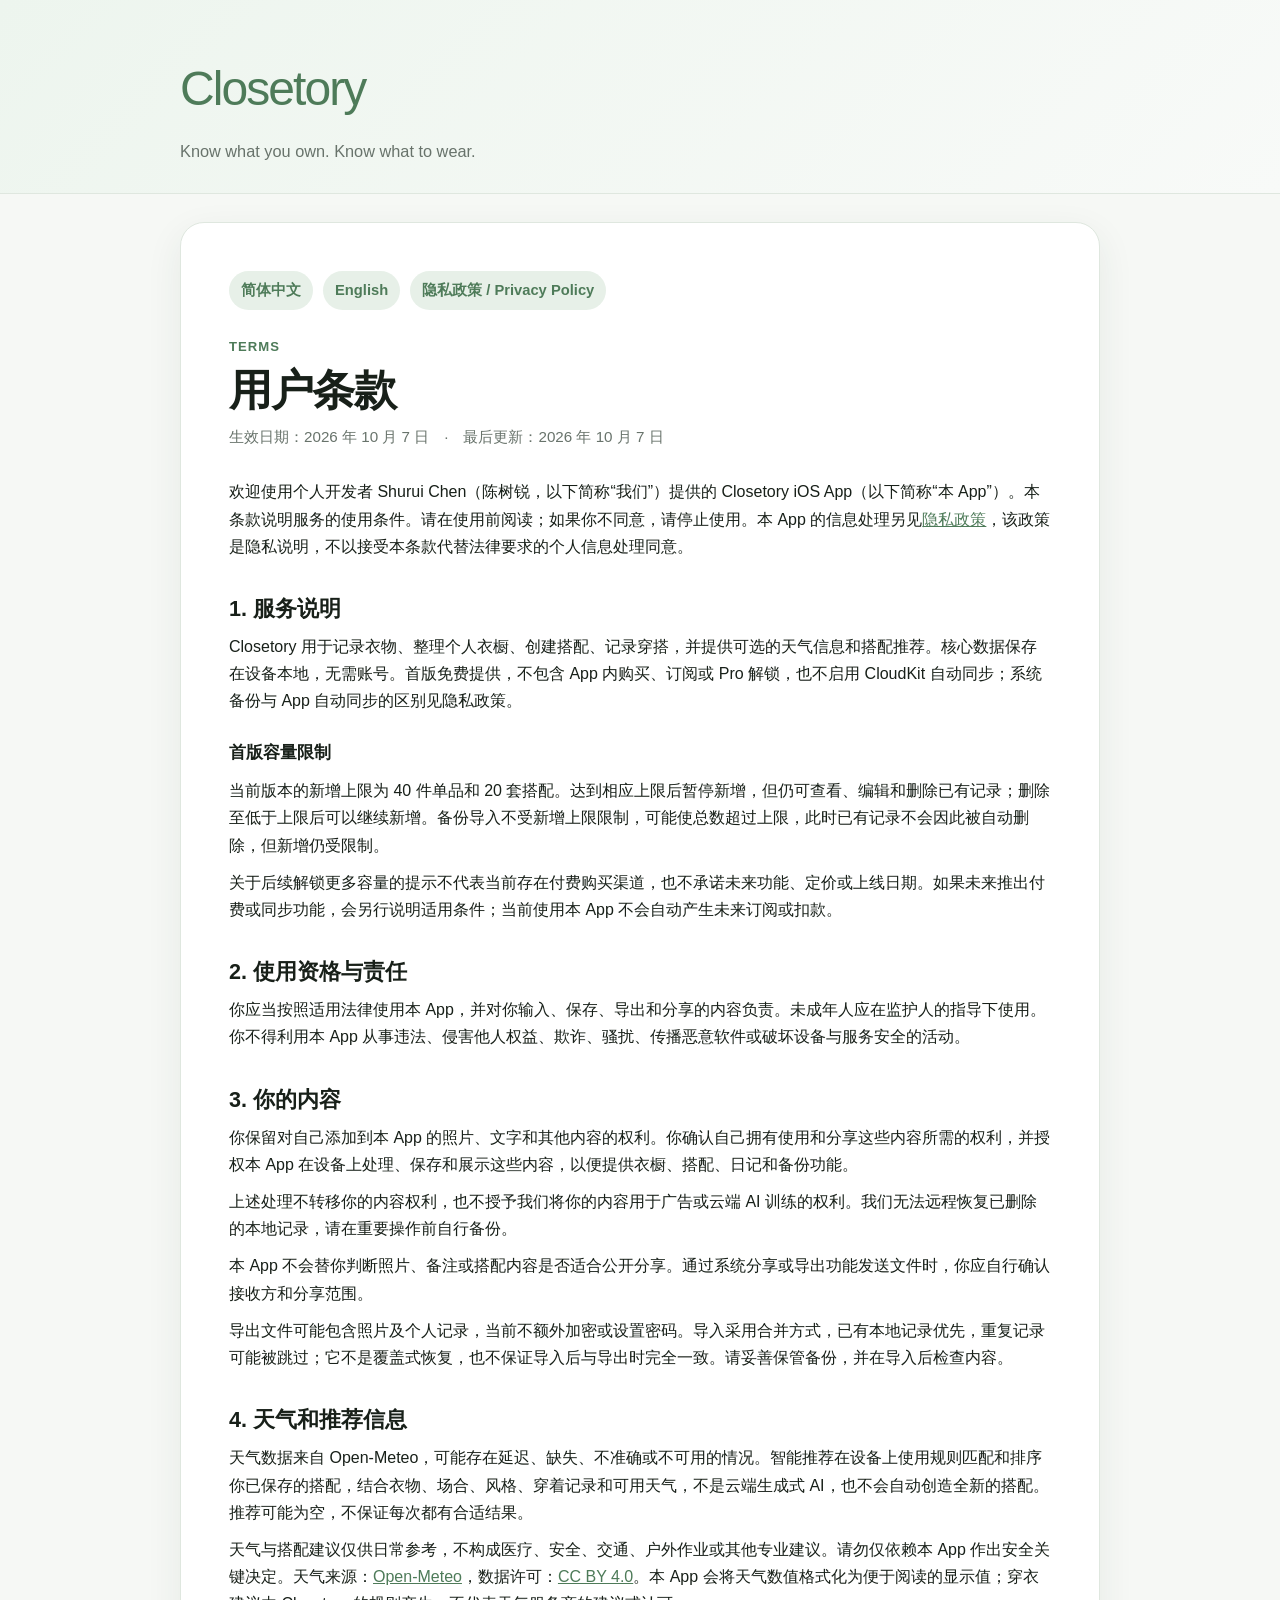
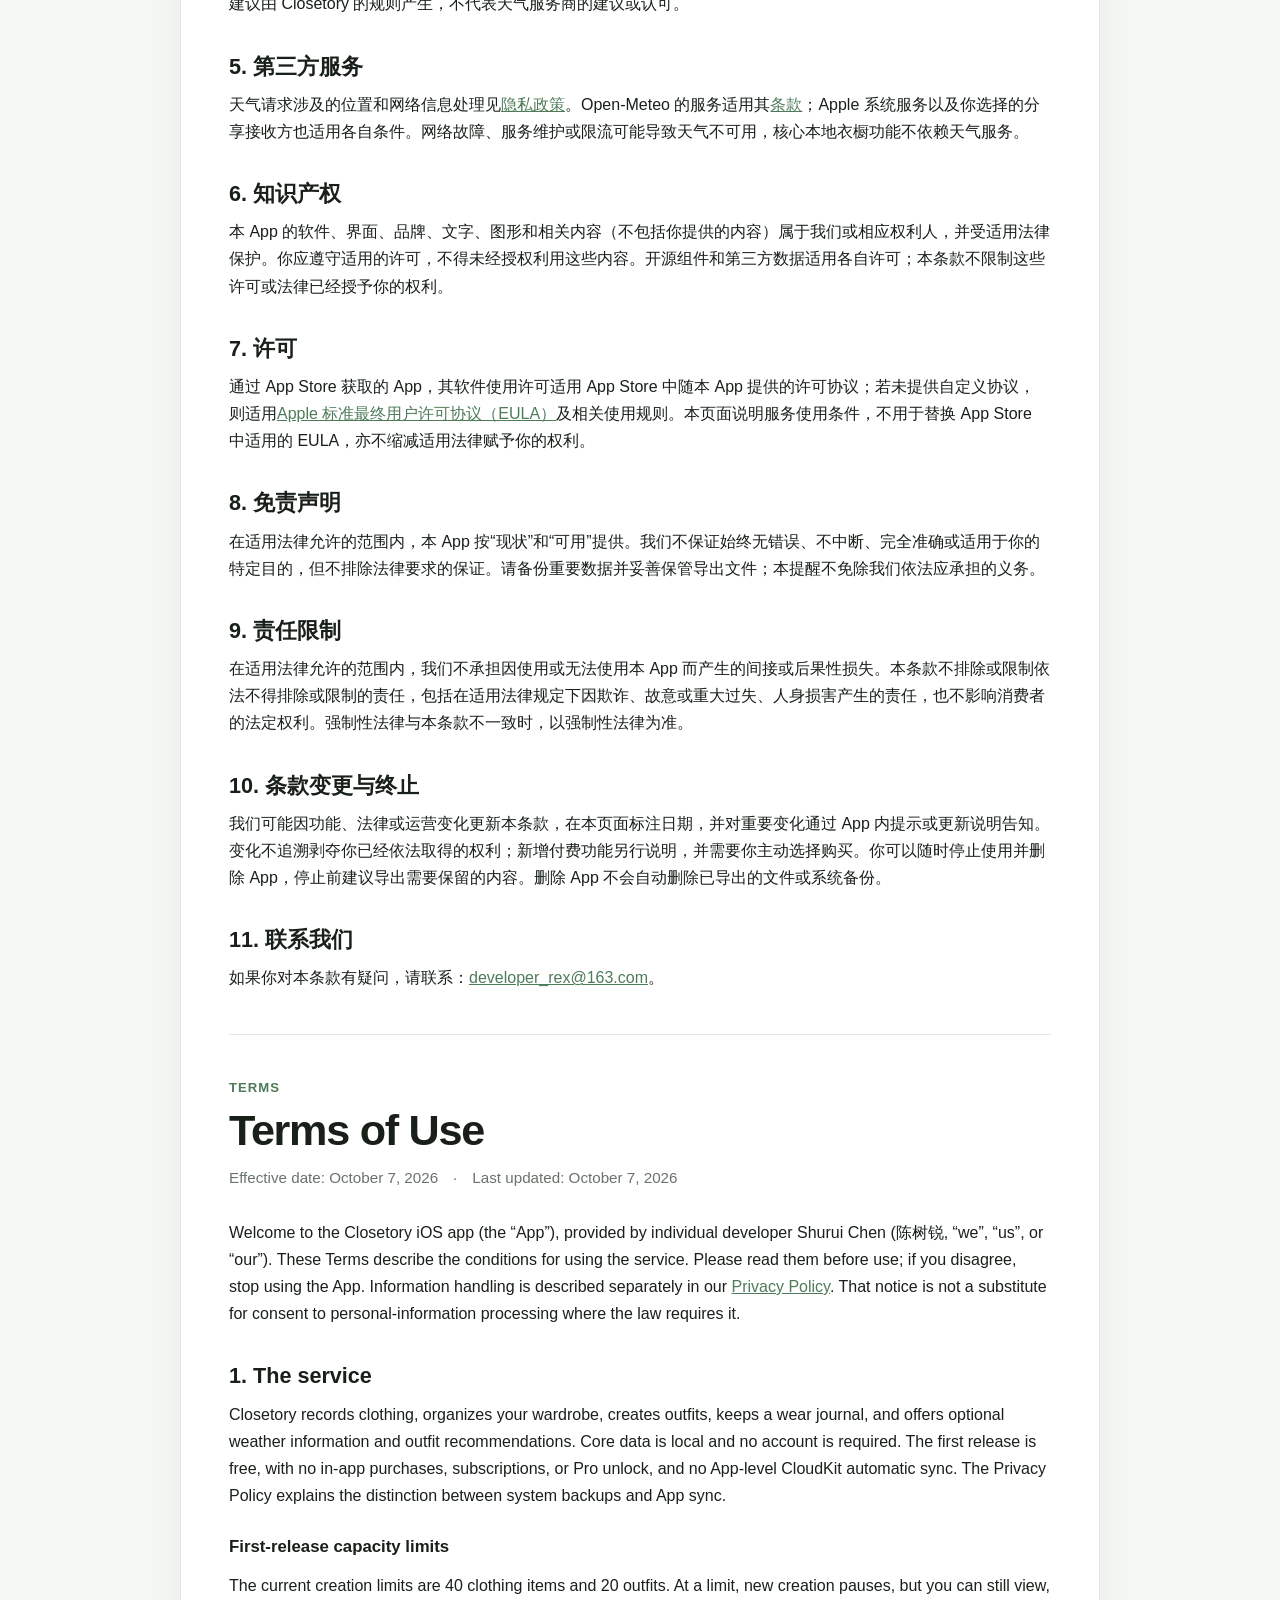
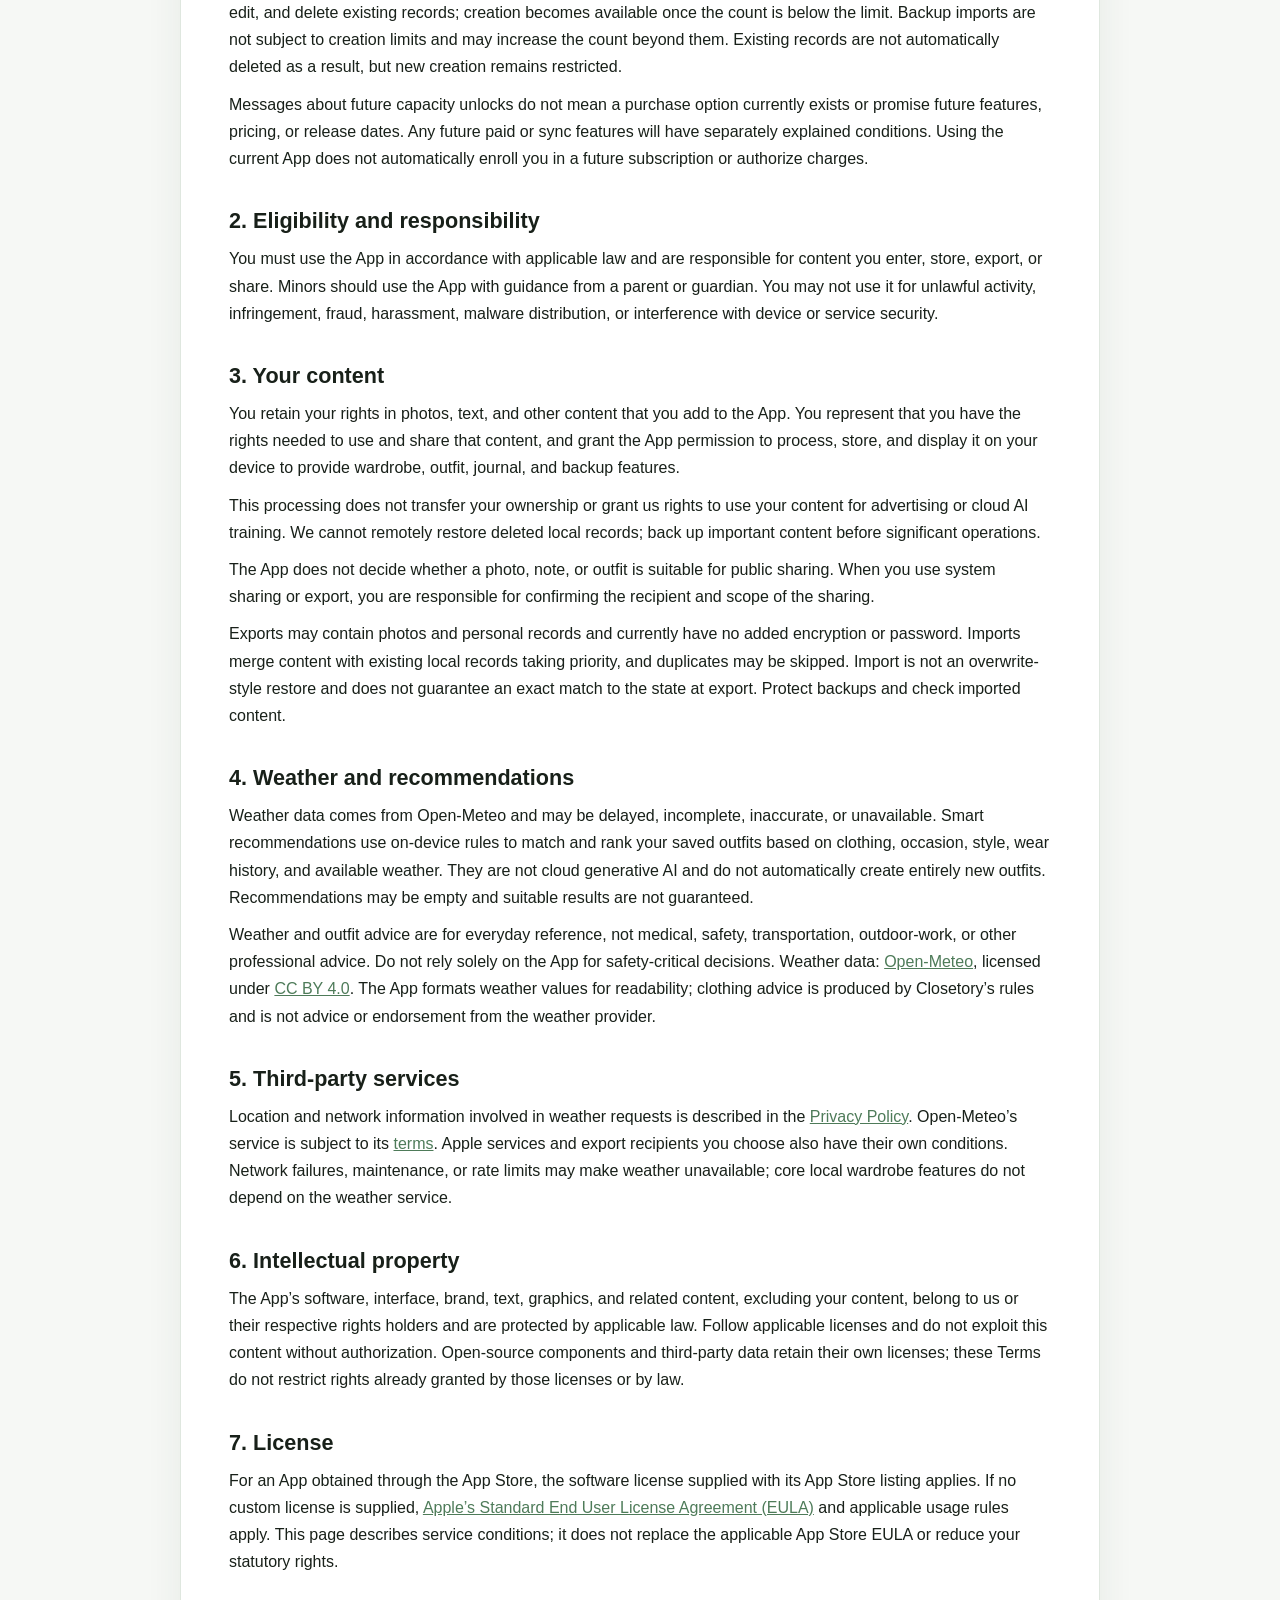
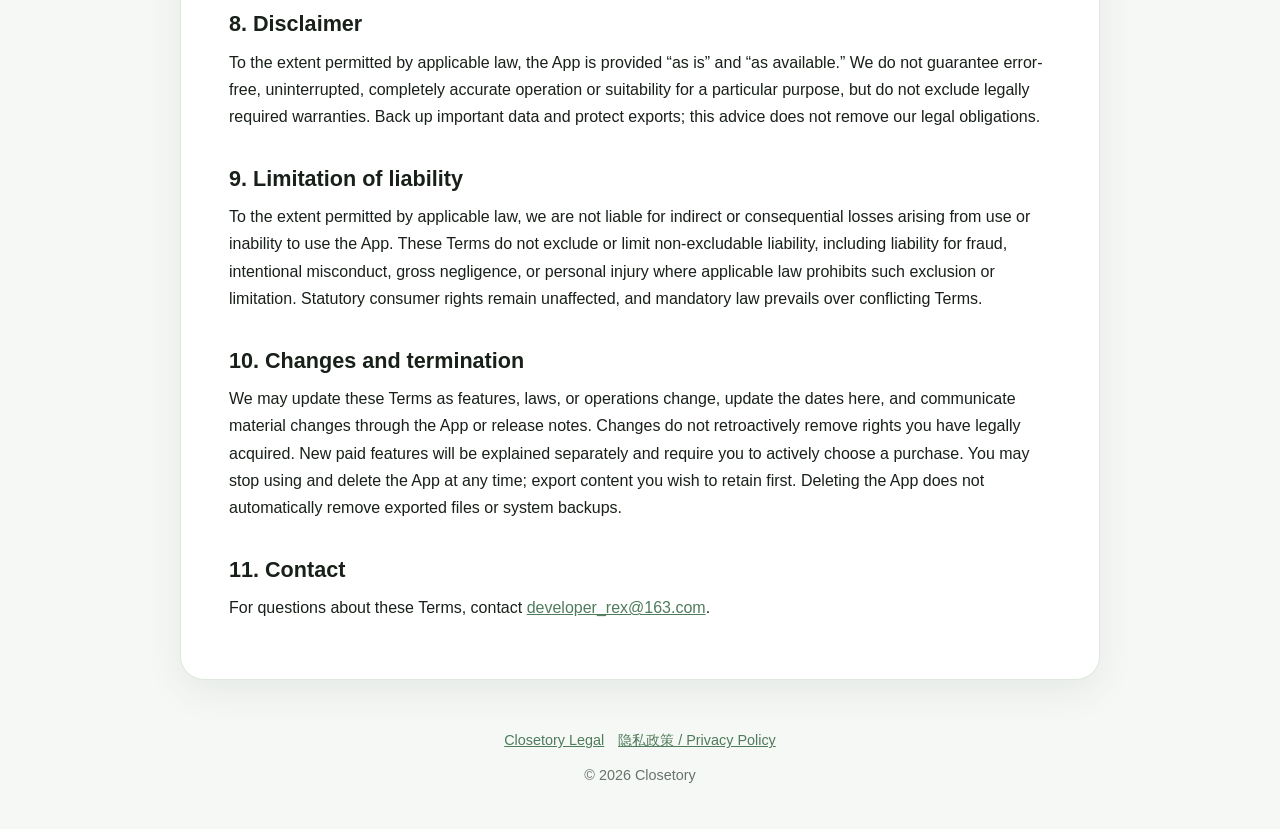
==== closetory/terms-of-use.html @ 701ff68a "closetory隐私政策和用户条款" ====
<!doctype html>
<html lang="zh-Hans">
<head>
  <meta charset="utf-8">
  <meta name="viewport" content="width=device-width, initial-scale=1">
  <meta name="description" content="Closetory 用户条款与 Terms of Use.">
  <title>Closetory · 用户条款 / Terms of Use</title>
  <link rel="stylesheet" href="styles.css">
</head>
<body>
  <header class="site-header">
    <div class="header-inner">
      <p class="brand">Closetory</p>
      <p class="tagline">Know what you own. Know what to wear.</p>
    </div>
  </header>

  <main class="page">
    <article class="card">
      <div class="language-nav">
        <a href="#zh">简体中文</a>
        <a href="#en">English</a>
        <a href="privacy-policy.html">隐私政策 / Privacy Policy</a>
      </div>

      <section id="zh" lang="zh-Hans">
        <p class="eyebrow">Terms</p>
        <h1>用户条款</h1>
        <p class="meta">生效日期：2026 年 10 月 7 日　·　最后更新：2026 年 10 月 7 日</p>

        <p>欢迎使用个人开发者 Shurui Chen（陈树锐，以下简称“我们”）提供的 Closetory iOS App（以下简称“本 App”）。本条款说明服务的使用条件。请在使用前阅读；如果你不同意，请停止使用。本 App 的信息处理另见<a href="privacy-policy.html">隐私政策</a>，该政策是隐私说明，不以接受本条款代替法律要求的个人信息处理同意。</p>

        <h2>1. 服务说明</h2>
        <p>Closetory 用于记录衣物、整理个人衣橱、创建搭配、记录穿搭，并提供可选的天气信息和搭配推荐。核心数据保存在设备本地，无需账号。首版免费提供，不包含 App 内购买、订阅或 Pro 解锁，也不启用 CloudKit 自动同步；系统备份与 App 自动同步的区别见隐私政策。</p>
        <h3>首版容量限制</h3>
        <p>当前版本的新增上限为 40 件单品和 20 套搭配。达到相应上限后暂停新增，但仍可查看、编辑和删除已有记录；删除至低于上限后可以继续新增。备份导入不受新增上限限制，可能使总数超过上限，此时已有记录不会因此被自动删除，但新增仍受限制。</p>
        <p>关于后续解锁更多容量的提示不代表当前存在付费购买渠道，也不承诺未来功能、定价或上线日期。如果未来推出付费或同步功能，会另行说明适用条件；当前使用本 App 不会自动产生未来订阅或扣款。</p>

        <h2>2. 使用资格与责任</h2>
        <p>你应当按照适用法律使用本 App，并对你输入、保存、导出和分享的内容负责。未成年人应在监护人的指导下使用。你不得利用本 App 从事违法、侵害他人权益、欺诈、骚扰、传播恶意软件或破坏设备与服务安全的活动。</p>

        <h2>3. 你的内容</h2>
        <p>你保留对自己添加到本 App 的照片、文字和其他内容的权利。你确认自己拥有使用和分享这些内容所需的权利，并授权本 App 在设备上处理、保存和展示这些内容，以便提供衣橱、搭配、日记和备份功能。</p>
        <p>上述处理不转移你的内容权利，也不授予我们将你的内容用于广告或云端 AI 训练的权利。我们无法远程恢复已删除的本地记录，请在重要操作前自行备份。</p>
        <p>本 App 不会替你判断照片、备注或搭配内容是否适合公开分享。通过系统分享或导出功能发送文件时，你应自行确认接收方和分享范围。</p>
        <p>导出文件可能包含照片及个人记录，当前不额外加密或设置密码。导入采用合并方式，已有本地记录优先，重复记录可能被跳过；它不是覆盖式恢复，也不保证导入后与导出时完全一致。请妥善保管备份，并在导入后检查内容。</p>

        <h2>4. 天气和推荐信息</h2>
        <p>天气数据来自 Open-Meteo，可能存在延迟、缺失、不准确或不可用的情况。智能推荐在设备上使用规则匹配和排序你已保存的搭配，结合衣物、场合、风格、穿着记录和可用天气，不是云端生成式 AI，也不会自动创造全新的搭配。推荐可能为空，不保证每次都有合适结果。</p>
        <p>天气与搭配建议仅供日常参考，不构成医疗、安全、交通、户外作业或其他专业建议。请勿仅依赖本 App 作出安全关键决定。天气来源：<a href="https://open-meteo.com/" rel="noopener noreferrer">Open-Meteo</a>，数据许可：<a href="https://creativecommons.org/licenses/by/4.0/" rel="noopener noreferrer">CC BY 4.0</a>。本 App 会将天气数值格式化为便于阅读的显示值；穿衣建议由 Closetory 的规则产生，不代表天气服务商的建议或认可。</p>

        <h2>5. 第三方服务</h2>
        <p>天气请求涉及的位置和网络信息处理见<a href="privacy-policy.html">隐私政策</a>。Open-Meteo 的服务适用其<a href="https://open-meteo.com/en/terms" rel="noopener noreferrer">条款</a>；Apple 系统服务以及你选择的分享接收方也适用各自条件。网络故障、服务维护或限流可能导致天气不可用，核心本地衣橱功能不依赖天气服务。</p>

        <h2>6. 知识产权</h2>
        <p>本 App 的软件、界面、品牌、文字、图形和相关内容（不包括你提供的内容）属于我们或相应权利人，并受适用法律保护。你应遵守适用的许可，不得未经授权利用这些内容。开源组件和第三方数据适用各自许可；本条款不限制这些许可或法律已经授予你的权利。</p>

        <h2>7. 许可</h2>
        <p>通过 App Store 获取的 App，其软件使用许可适用 App Store 中随本 App 提供的许可协议；若未提供自定义协议，则适用<a href="https://www.apple.com/legal/internet-services/itunes/dev/stdeula/" rel="noopener noreferrer">Apple 标准最终用户许可协议（EULA）</a>及相关使用规则。本页面说明服务使用条件，不用于替换 App Store 中适用的 EULA，亦不缩减适用法律赋予你的权利。</p>

        <h2>8. 免责声明</h2>
        <p>在适用法律允许的范围内，本 App 按“现状”和“可用”提供。我们不保证始终无错误、不中断、完全准确或适用于你的特定目的，但不排除法律要求的保证。请备份重要数据并妥善保管导出文件；本提醒不免除我们依法应承担的义务。</p>

        <h2>9. 责任限制</h2>
        <p>在适用法律允许的范围内，我们不承担因使用或无法使用本 App 而产生的间接或后果性损失。本条款不排除或限制依法不得排除或限制的责任，包括在适用法律规定下因欺诈、故意或重大过失、人身损害产生的责任，也不影响消费者的法定权利。强制性法律与本条款不一致时，以强制性法律为准。</p>

        <h2>10. 条款变更与终止</h2>
        <p>我们可能因功能、法律或运营变化更新本条款，在本页面标注日期，并对重要变化通过 App 内提示或更新说明告知。变化不追溯剥夺你已经依法取得的权利；新增付费功能另行说明，并需要你主动选择购买。你可以随时停止使用并删除 App，停止前建议导出需要保留的内容。删除 App 不会自动删除已导出的文件或系统备份。</p>

        <h2>11. 联系我们</h2>
        <p>如果你对本条款有疑问，请联系：<a href="mailto:developer_rex@163.com">developer_rex@163.com</a>。</p>
      </section>

      <hr>

      <section id="en" lang="en">
        <p class="eyebrow">Terms</p>
        <h1>Terms of Use</h1>
        <p class="meta">Effective date: October 7, 2026　·　Last updated: October 7, 2026</p>

        <p>Welcome to the Closetory iOS app (the “App”), provided by individual developer Shurui Chen (陈树锐, “we”, “us”, or “our”). These Terms describe the conditions for using the service. Please read them before use; if you disagree, stop using the App. Information handling is described separately in our <a href="privacy-policy.html">Privacy Policy</a>. That notice is not a substitute for consent to personal-information processing where the law requires it.</p>

        <h2>1. The service</h2>
        <p>Closetory records clothing, organizes your wardrobe, creates outfits, keeps a wear journal, and offers optional weather information and outfit recommendations. Core data is local and no account is required. The first release is free, with no in-app purchases, subscriptions, or Pro unlock, and no App-level CloudKit automatic sync. The Privacy Policy explains the distinction between system backups and App sync.</p>
        <h3>First-release capacity limits</h3>
        <p>The current creation limits are 40 clothing items and 20 outfits. At a limit, new creation pauses, but you can still view, edit, and delete existing records; creation becomes available once the count is below the limit. Backup imports are not subject to creation limits and may increase the count beyond them. Existing records are not automatically deleted as a result, but new creation remains restricted.</p>
        <p>Messages about future capacity unlocks do not mean a purchase option currently exists or promise future features, pricing, or release dates. Any future paid or sync features will have separately explained conditions. Using the current App does not automatically enroll you in a future subscription or authorize charges.</p>

        <h2>2. Eligibility and responsibility</h2>
        <p>You must use the App in accordance with applicable law and are responsible for content you enter, store, export, or share. Minors should use the App with guidance from a parent or guardian. You may not use it for unlawful activity, infringement, fraud, harassment, malware distribution, or interference with device or service security.</p>

        <h2>3. Your content</h2>
        <p>You retain your rights in photos, text, and other content that you add to the App. You represent that you have the rights needed to use and share that content, and grant the App permission to process, store, and display it on your device to provide wardrobe, outfit, journal, and backup features.</p>
        <p>This processing does not transfer your ownership or grant us rights to use your content for advertising or cloud AI training. We cannot remotely restore deleted local records; back up important content before significant operations.</p>
        <p>The App does not decide whether a photo, note, or outfit is suitable for public sharing. When you use system sharing or export, you are responsible for confirming the recipient and scope of the sharing.</p>
        <p>Exports may contain photos and personal records and currently have no added encryption or password. Imports merge content with existing local records taking priority, and duplicates may be skipped. Import is not an overwrite-style restore and does not guarantee an exact match to the state at export. Protect backups and check imported content.</p>

        <h2>4. Weather and recommendations</h2>
        <p>Weather data comes from Open-Meteo and may be delayed, incomplete, inaccurate, or unavailable. Smart recommendations use on-device rules to match and rank your saved outfits based on clothing, occasion, style, wear history, and available weather. They are not cloud generative AI and do not automatically create entirely new outfits. Recommendations may be empty and suitable results are not guaranteed.</p>
        <p>Weather and outfit advice are for everyday reference, not medical, safety, transportation, outdoor-work, or other professional advice. Do not rely solely on the App for safety-critical decisions. Weather data: <a href="https://open-meteo.com/" rel="noopener noreferrer">Open-Meteo</a>, licensed under <a href="https://creativecommons.org/licenses/by/4.0/" rel="noopener noreferrer">CC BY 4.0</a>. The App formats weather values for readability; clothing advice is produced by Closetory’s rules and is not advice or endorsement from the weather provider.</p>

        <h2>5. Third-party services</h2>
        <p>Location and network information involved in weather requests is described in the <a href="privacy-policy.html">Privacy Policy</a>. Open-Meteo’s service is subject to its <a href="https://open-meteo.com/en/terms" rel="noopener noreferrer">terms</a>. Apple services and export recipients you choose also have their own conditions. Network failures, maintenance, or rate limits may make weather unavailable; core local wardrobe features do not depend on the weather service.</p>

        <h2>6. Intellectual property</h2>
        <p>The App’s software, interface, brand, text, graphics, and related content, excluding your content, belong to us or their respective rights holders and are protected by applicable law. Follow applicable licenses and do not exploit this content without authorization. Open-source components and third-party data retain their own licenses; these Terms do not restrict rights already granted by those licenses or by law.</p>

        <h2>7. License</h2>
        <p>For an App obtained through the App Store, the software license supplied with its App Store listing applies. If no custom license is supplied, <a href="https://www.apple.com/legal/internet-services/itunes/dev/stdeula/" rel="noopener noreferrer">Apple’s Standard End User License Agreement (EULA)</a> and applicable usage rules apply. This page describes service conditions; it does not replace the applicable App Store EULA or reduce your statutory rights.</p>

        <h2>8. Disclaimer</h2>
        <p>To the extent permitted by applicable law, the App is provided “as is” and “as available.” We do not guarantee error-free, uninterrupted, completely accurate operation or suitability for a particular purpose, but do not exclude legally required warranties. Back up important data and protect exports; this advice does not remove our legal obligations.</p>

        <h2>9. Limitation of liability</h2>
        <p>To the extent permitted by applicable law, we are not liable for indirect or consequential losses arising from use or inability to use the App. These Terms do not exclude or limit non-excludable liability, including liability for fraud, intentional misconduct, gross negligence, or personal injury where applicable law prohibits such exclusion or limitation. Statutory consumer rights remain unaffected, and mandatory law prevails over conflicting Terms.</p>

        <h2>10. Changes and termination</h2>
        <p>We may update these Terms as features, laws, or operations change, update the dates here, and communicate material changes through the App or release notes. Changes do not retroactively remove rights you have legally acquired. New paid features will be explained separately and require you to actively choose a purchase. You may stop using and delete the App at any time; export content you wish to retain first. Deleting the App does not automatically remove exported files or system backups.</p>

        <h2>11. Contact</h2>
        <p>For questions about these Terms, contact <a href="mailto:developer_rex@163.com">developer_rex@163.com</a>.</p>
      </section>
    </article>
  </main>

  <footer class="site-footer">
    <div class="footer-links">
      <a href="index.html">Closetory Legal</a>
      <a href="privacy-policy.html">隐私政策 / Privacy Policy</a>
    </div>
    <div>© 2026 Closetory</div>
  </footer>
</body>
</html>
---- closetory/styles.css ----
:root {
  color-scheme: light;
  --background: #f6f8f5;
  --surface: #ffffff;
  --text: #182019;
  --muted: #68736b;
  --accent: #4e7b59;
  --accent-soft: #e7f0e8;
  --border: #dfe7df;
  --shadow: 0 12px 36px rgba(39, 62, 45, 0.08);
}

* { box-sizing: border-box; }

html { scroll-behavior: smooth; }

body {
  margin: 0;
  background: var(--background);
  color: var(--text);
  font-family: -apple-system, BlinkMacSystemFont, "SF Pro Text", "Helvetica Neue", Arial, sans-serif;
  line-height: 1.7;
}

a {
  color: var(--accent);
  overflow-wrap: anywhere;
}

a:focus-visible {
  outline: 2px solid var(--accent);
  outline-offset: 3px;
}

.site-header {
  padding: 48px 24px 28px;
  background: linear-gradient(135deg, #edf5ee 0%, #f8faf8 100%);
  border-bottom: 1px solid var(--border);
}

.header-inner,
.page {
  width: min(920px, calc(100% - 40px));
  margin: 0 auto;
}

.brand {
  margin: 0;
  color: var(--accent);
  font-size: clamp(2rem, 5vw, 3rem);
  letter-spacing: -0.04em;
}

.tagline {
  margin: 8px 0 0;
  color: var(--muted);
  font-size: 1.02rem;
}

.page {
  margin-top: 28px;
  margin-bottom: 48px;
}

.card {
  padding: clamp(24px, 5vw, 48px);
  background: var(--surface);
  border: 1px solid var(--border);
  border-radius: 24px;
  box-shadow: var(--shadow);
}

.eyebrow {
  margin: 0 0 6px;
  color: var(--accent);
  font-size: 0.82rem;
  font-weight: 700;
  letter-spacing: 0.08em;
  text-transform: uppercase;
}

h1 {
  margin: 0 0 8px;
  font-size: clamp(1.9rem, 5vw, 2.7rem);
  line-height: 1.2;
  letter-spacing: -0.03em;
}

h2 {
  margin: 34px 0 10px;
  color: var(--text);
  font-size: 1.35rem;
  line-height: 1.35;
}

h3 {
  margin: 24px 0 8px;
  font-size: 1.05rem;
}

p, ul, ol { margin: 10px 0; }

li { margin: 6px 0; }

.meta {
  margin: 0 0 28px;
  color: var(--muted);
  font-size: 0.95rem;
}

.notice {
  margin: 22px 0;
  padding: 16px 18px;
  background: var(--accent-soft);
  border-left: 4px solid var(--accent);
  border-radius: 10px;
}

.language-nav {
  display: flex;
  flex-wrap: wrap;
  gap: 10px;
  margin: 0 0 26px;
}

.language-nav a {
  padding: 7px 12px;
  background: var(--accent-soft);
  border-radius: 999px;
  text-decoration: none;
  font-size: 0.92rem;
  font-weight: 600;
}

hr {
  margin: 42px 0;
  border: 0;
  border-top: 1px solid var(--border);
}

.site-footer {
  width: min(920px, calc(100% - 40px));
  margin: 0 auto;
  padding: 0 0 42px;
  color: var(--muted);
  font-size: 0.9rem;
  text-align: center;
}

.footer-links {
  display: flex;
  justify-content: center;
  flex-wrap: wrap;
  gap: 14px;
  margin-bottom: 10px;
}

@media (max-width: 600px) {
  .site-header { padding-top: 32px; }
  .header-inner, .page, .site-footer { width: min(100% - 28px, 920px); }
  .card { border-radius: 18px; }
}

@media (prefers-reduced-motion: reduce) {
  html { scroll-behavior: auto; }
}
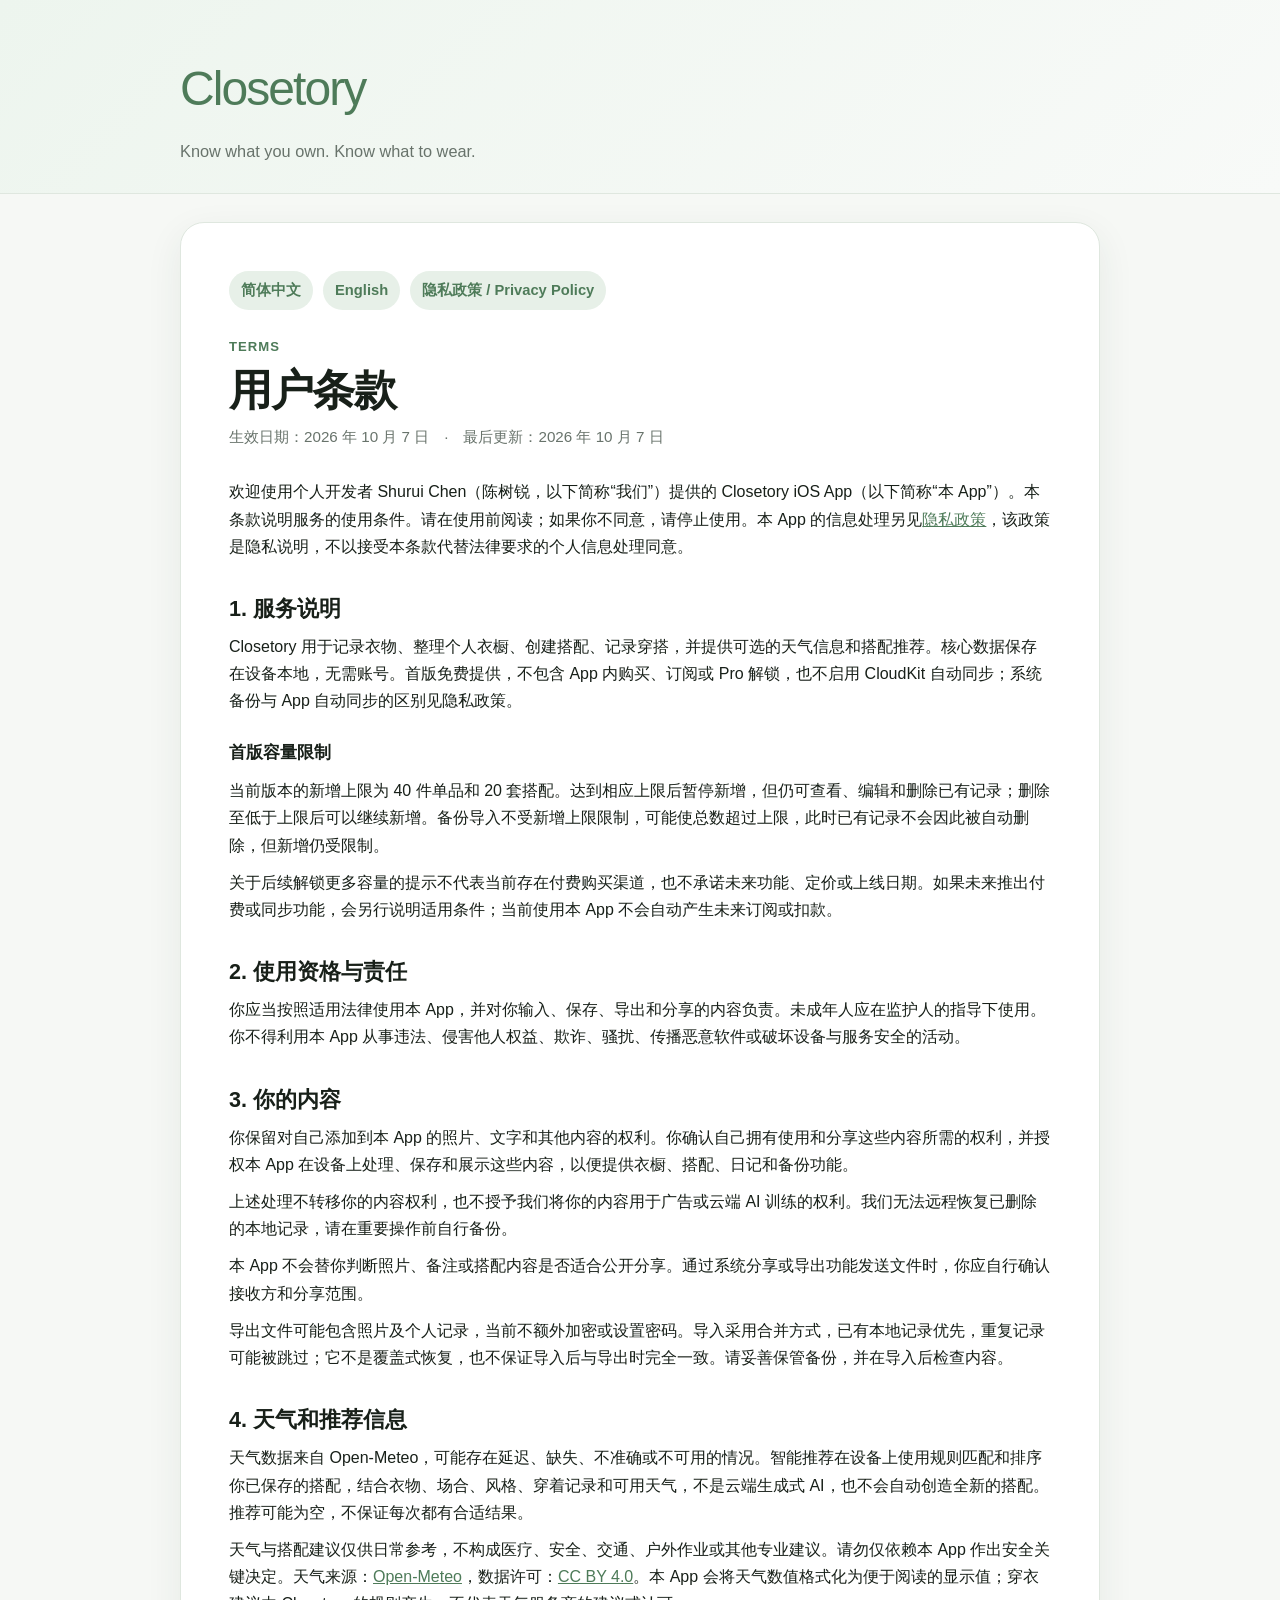
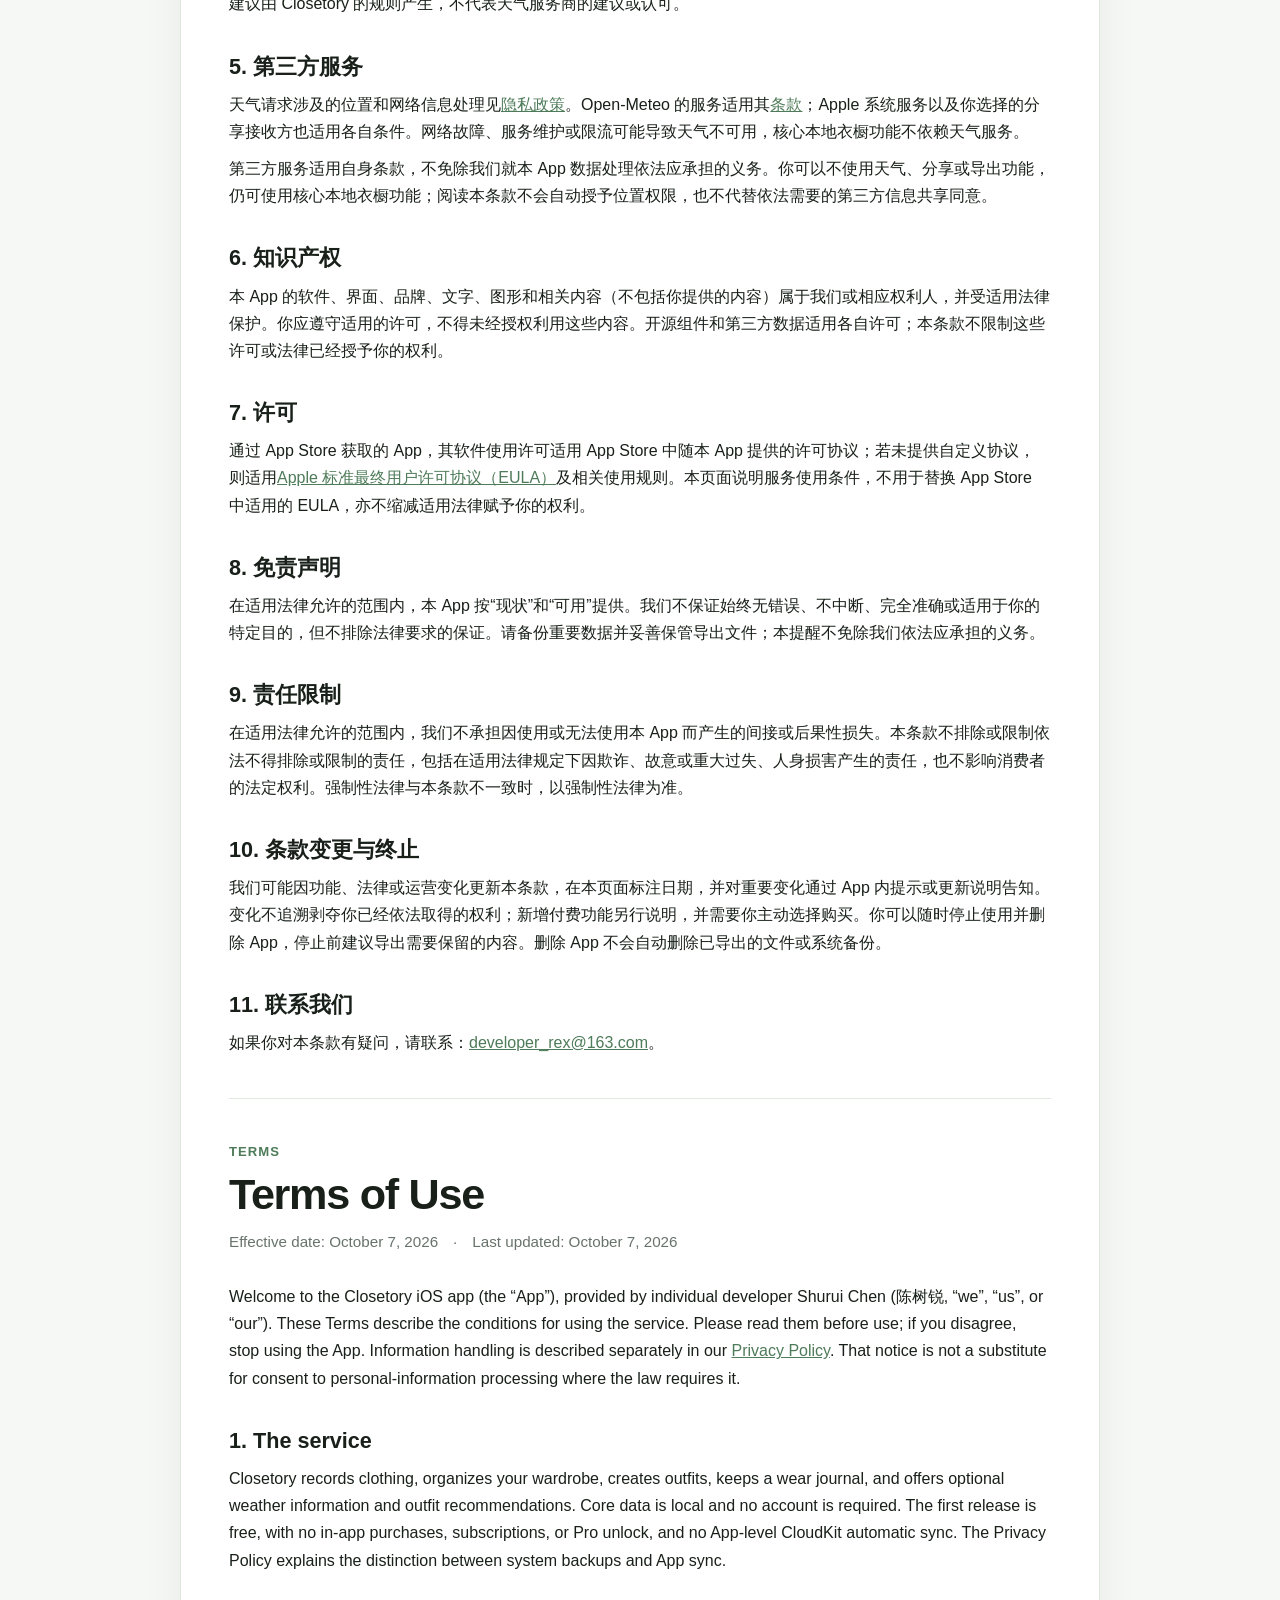
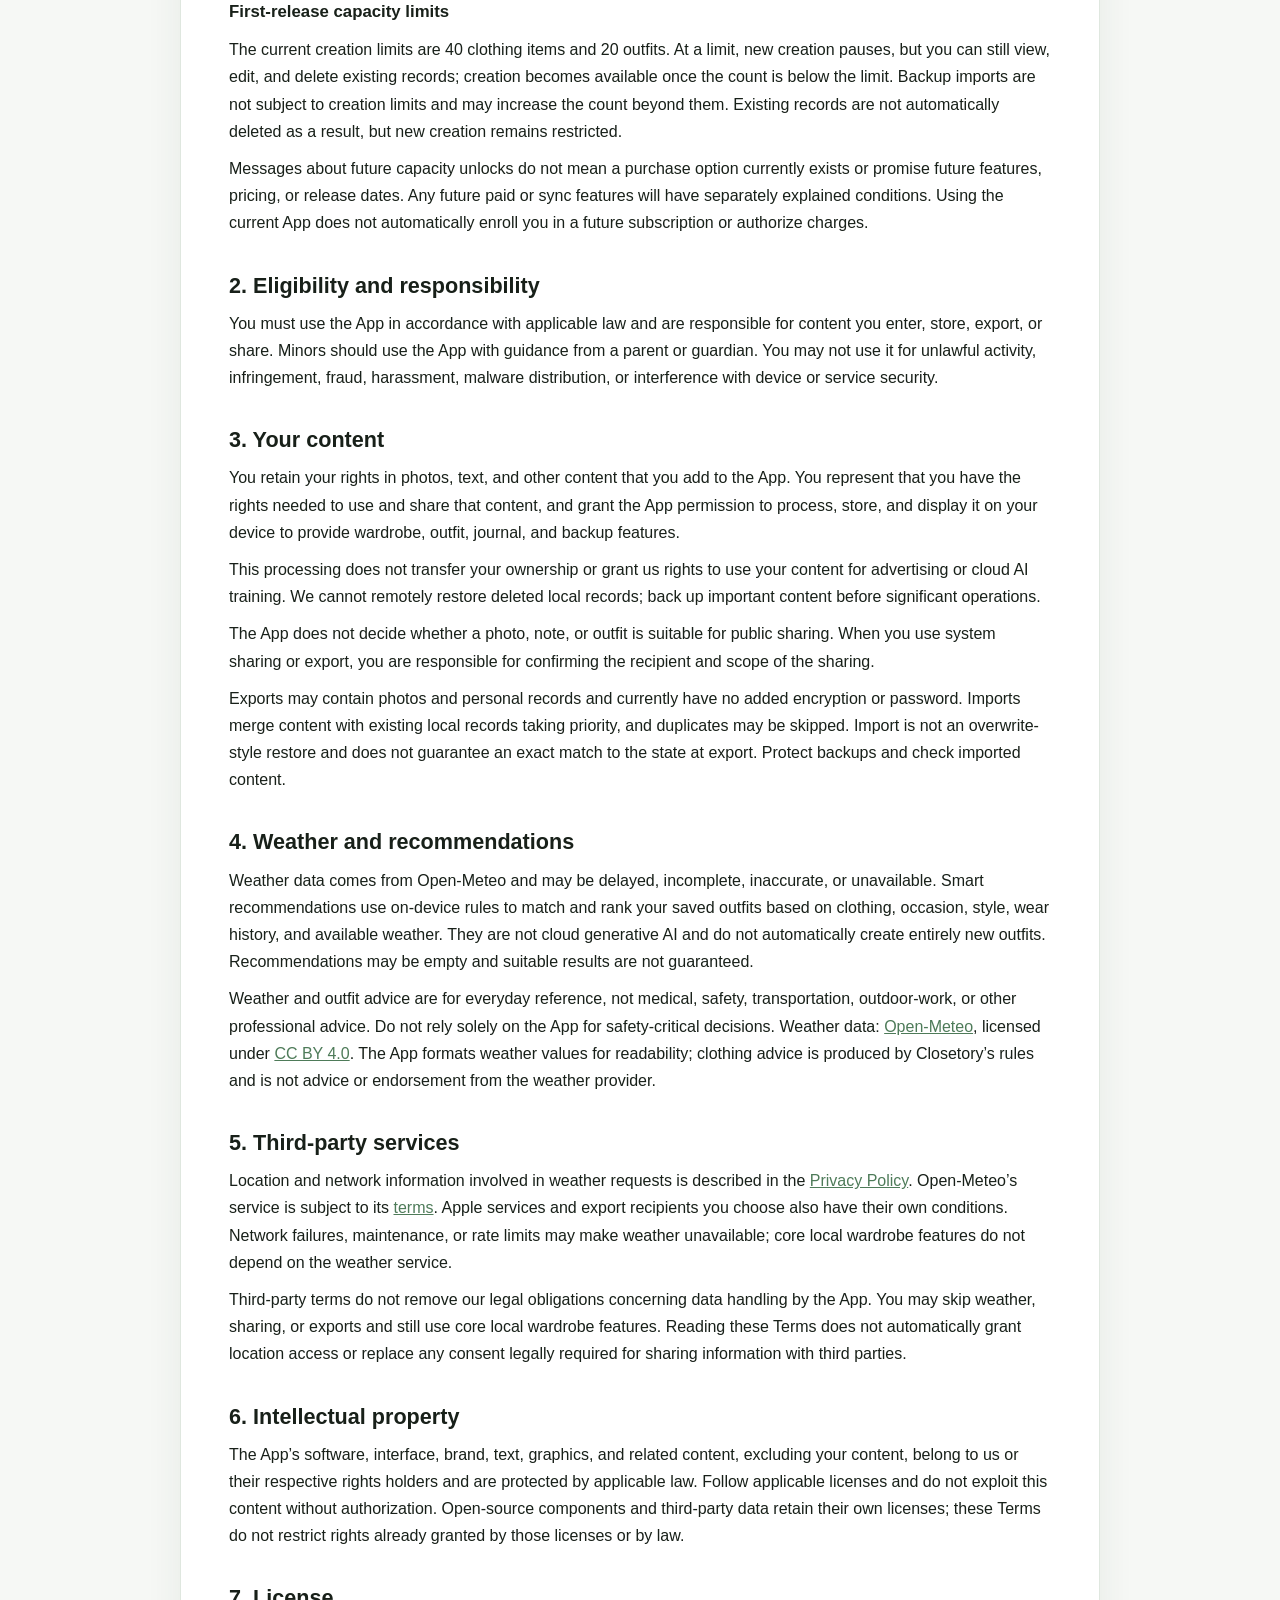
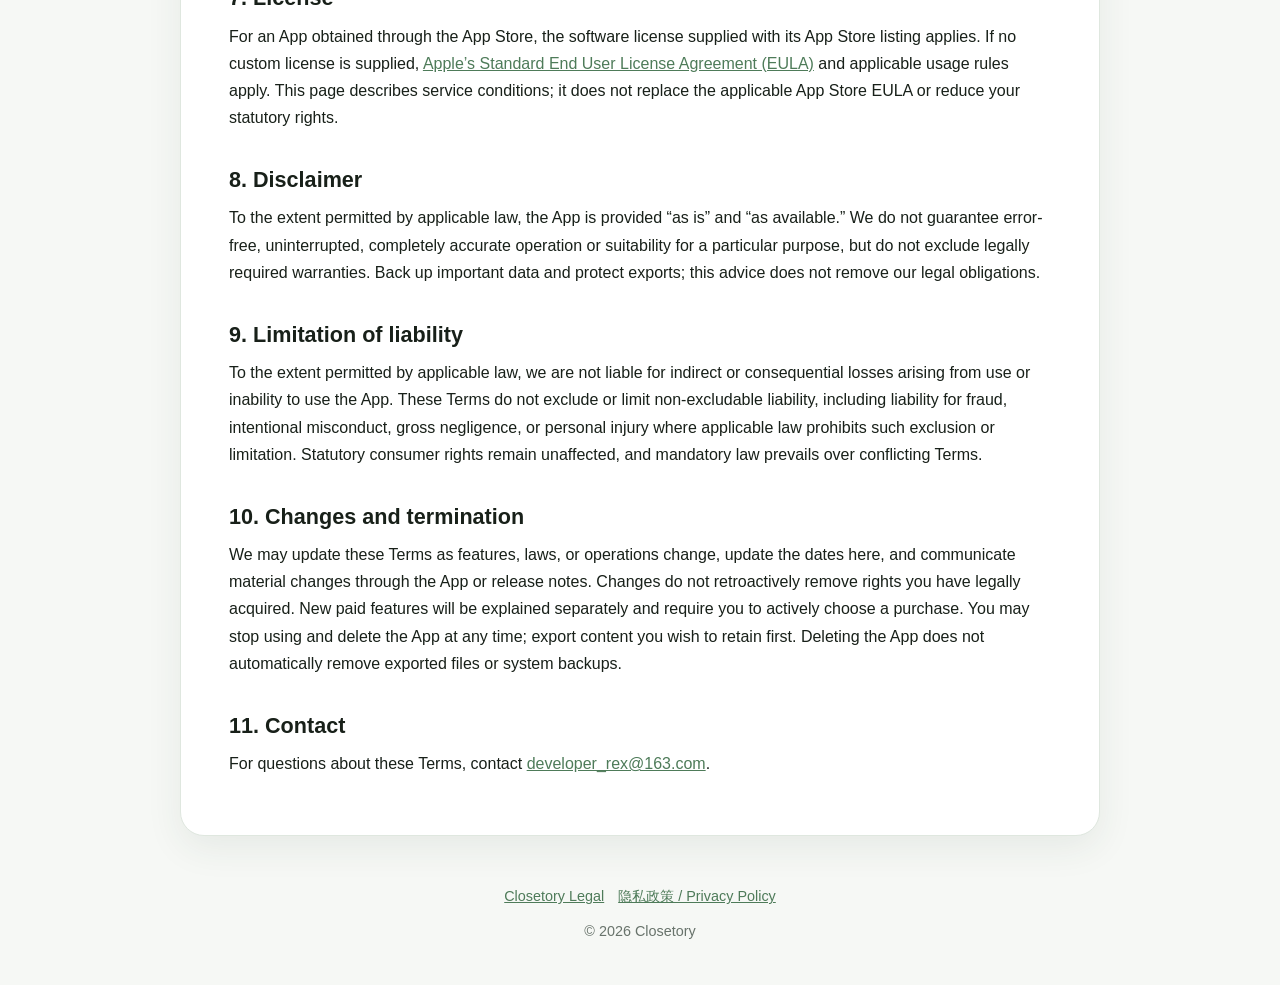
==== commit 99d13dd8: "Clarify Closetory privacy disclosures and optional weather consent" ====
--- a/closetory/terms-of-use.html
+++ b/closetory/terms-of-use.html
@@ -51,6 +51,7 @@
 
         <h2>5. 第三方服务</h2>
         <p>天气请求涉及的位置和网络信息处理见<a href="privacy-policy.html">隐私政策</a>。Open-Meteo 的服务适用其<a href="https://open-meteo.com/en/terms" rel="noopener noreferrer">条款</a>；Apple 系统服务以及你选择的分享接收方也适用各自条件。网络故障、服务维护或限流可能导致天气不可用，核心本地衣橱功能不依赖天气服务。</p>
+        <p>第三方服务适用自身条款，不免除我们就本 App 数据处理依法应承担的义务。你可以不使用天气、分享或导出功能，仍可使用核心本地衣橱功能；阅读本条款不会自动授予位置权限，也不代替依法需要的第三方信息共享同意。</p>
 
         <h2>6. 知识产权</h2>
         <p>本 App 的软件、界面、品牌、文字、图形和相关内容（不包括你提供的内容）属于我们或相应权利人，并受适用法律保护。你应遵守适用的许可，不得未经授权利用这些内容。开源组件和第三方数据适用各自许可；本条款不限制这些许可或法律已经授予你的权利。</p>
@@ -101,6 +102,7 @@
 
         <h2>5. Third-party services</h2>
         <p>Location and network information involved in weather requests is described in the <a href="privacy-policy.html">Privacy Policy</a>. Open-Meteo’s service is subject to its <a href="https://open-meteo.com/en/terms" rel="noopener noreferrer">terms</a>. Apple services and export recipients you choose also have their own conditions. Network failures, maintenance, or rate limits may make weather unavailable; core local wardrobe features do not depend on the weather service.</p>
+        <p>Third-party terms do not remove our legal obligations concerning data handling by the App. You may skip weather, sharing, or exports and still use core local wardrobe features. Reading these Terms does not automatically grant location access or replace any consent legally required for sharing information with third parties.</p>
 
         <h2>6. Intellectual property</h2>
         <p>The App’s software, interface, brand, text, graphics, and related content, excluding your content, belong to us or their respective rights holders and are protected by applicable law. Follow applicable licenses and do not exploit this content without authorization. Open-source components and third-party data retain their own licenses; these Terms do not restrict rights already granted by those licenses or by law.</p>
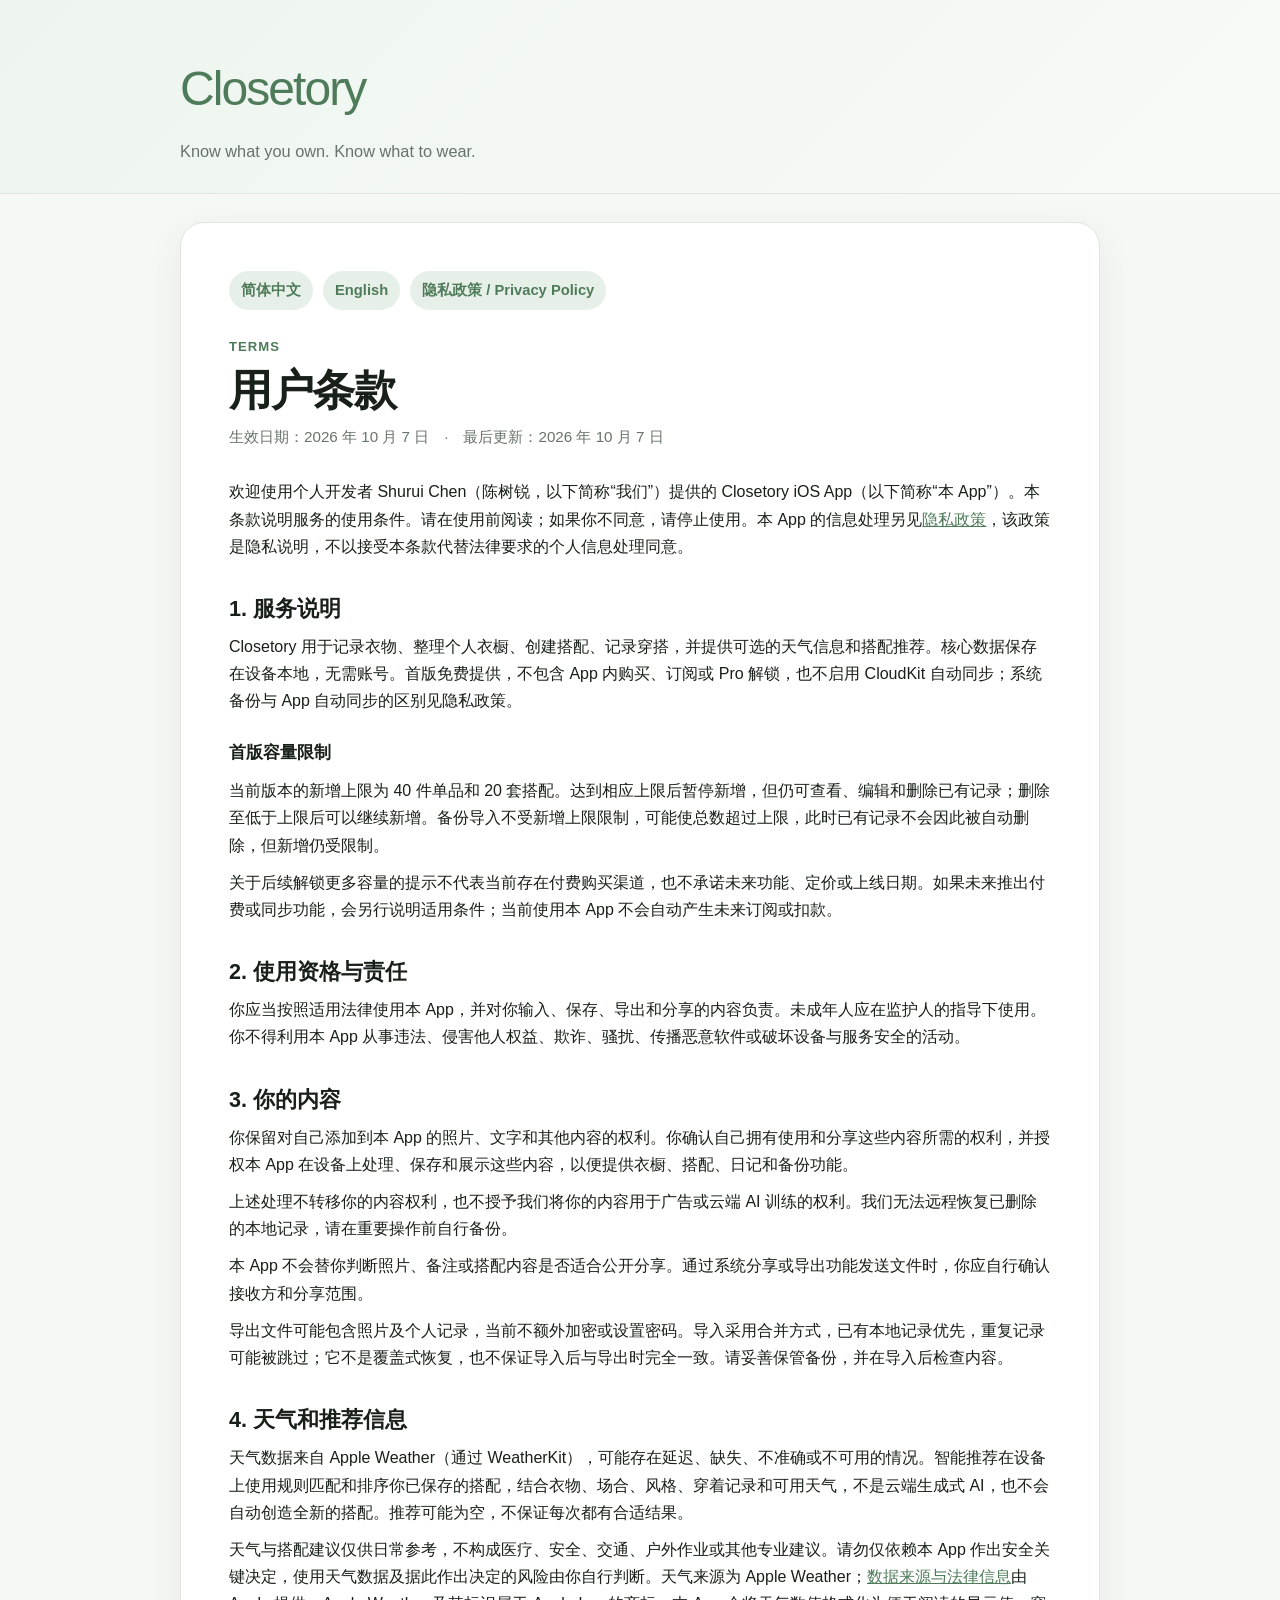
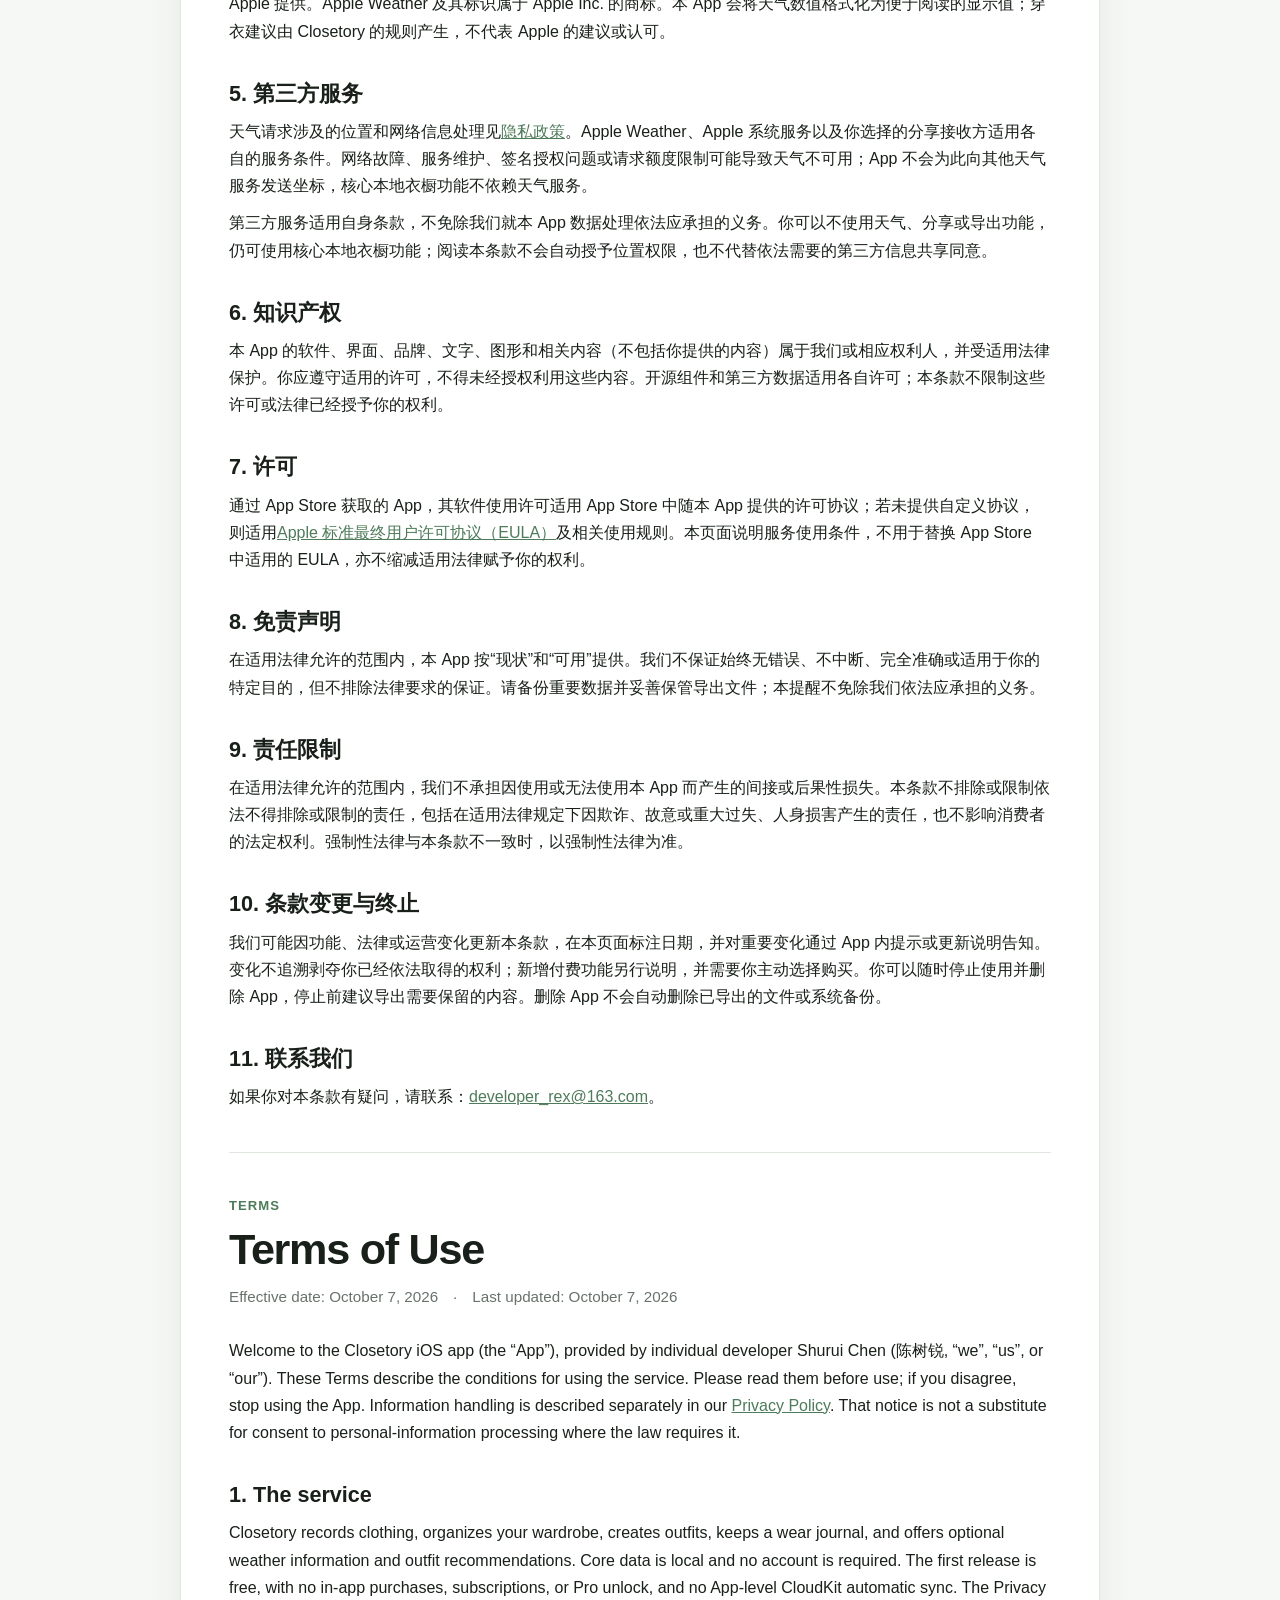
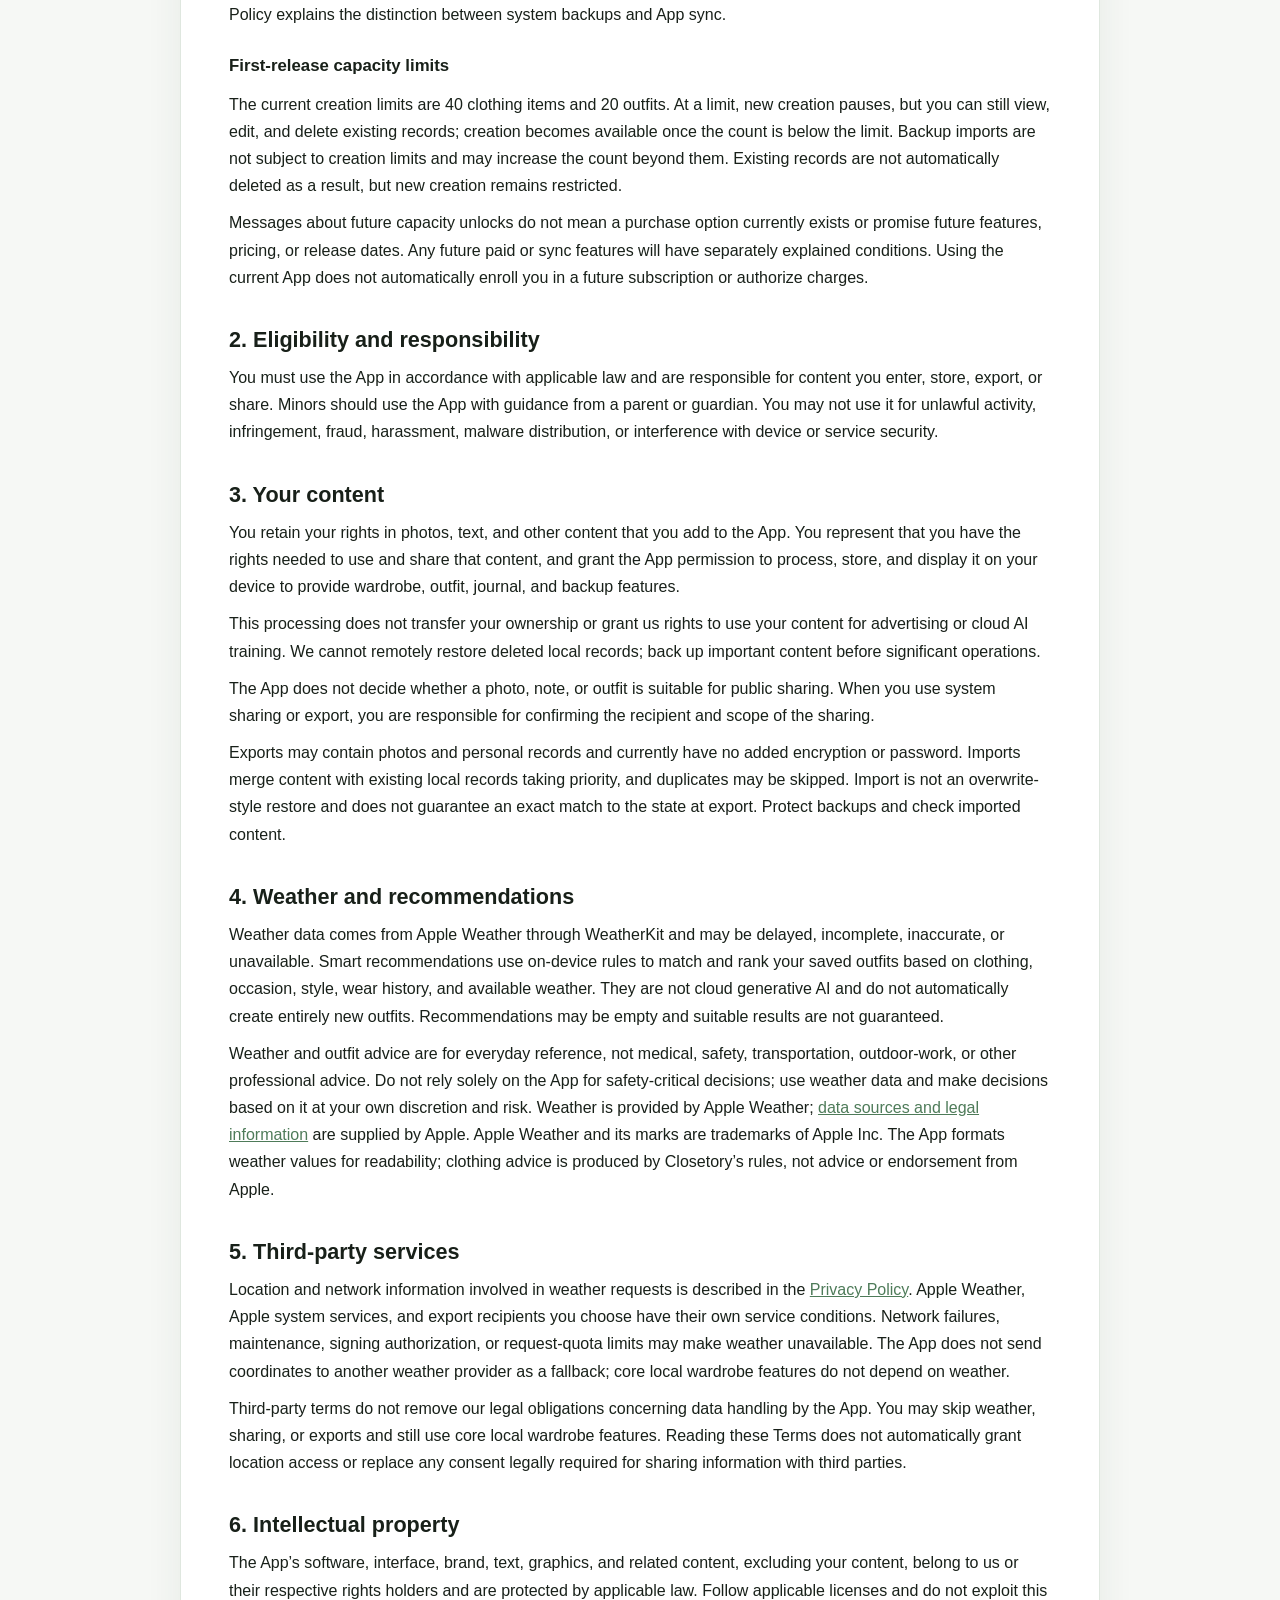
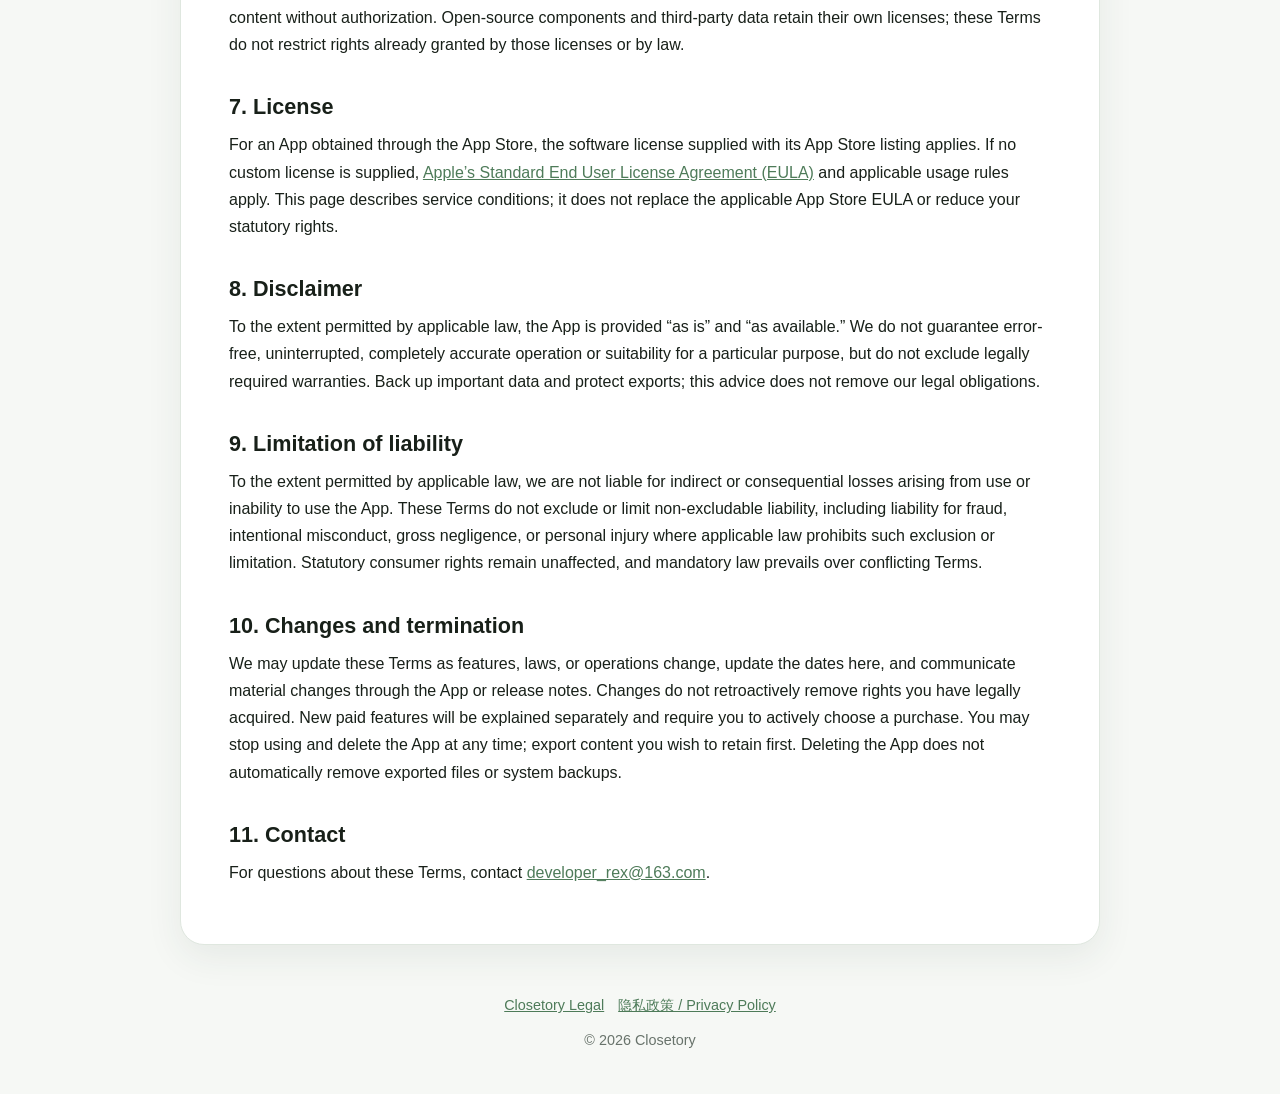
==== commit 97b7e50c: "Update Closetory legal pages for Apple WeatherKit" ====
--- a/closetory/terms-of-use.html
+++ b/closetory/terms-of-use.html
@@ -46,11 +46,11 @@
         <p>导出文件可能包含照片及个人记录，当前不额外加密或设置密码。导入采用合并方式，已有本地记录优先，重复记录可能被跳过；它不是覆盖式恢复，也不保证导入后与导出时完全一致。请妥善保管备份，并在导入后检查内容。</p>
 
         <h2>4. 天气和推荐信息</h2>
-        <p>天气数据来自 Open-Meteo，可能存在延迟、缺失、不准确或不可用的情况。智能推荐在设备上使用规则匹配和排序你已保存的搭配，结合衣物、场合、风格、穿着记录和可用天气，不是云端生成式 AI，也不会自动创造全新的搭配。推荐可能为空，不保证每次都有合适结果。</p>
-        <p>天气与搭配建议仅供日常参考，不构成医疗、安全、交通、户外作业或其他专业建议。请勿仅依赖本 App 作出安全关键决定。天气来源：<a href="https://open-meteo.com/" rel="noopener noreferrer">Open-Meteo</a>，数据许可：<a href="https://creativecommons.org/licenses/by/4.0/" rel="noopener noreferrer">CC BY 4.0</a>。本 App 会将天气数值格式化为便于阅读的显示值；穿衣建议由 Closetory 的规则产生，不代表天气服务商的建议或认可。</p>
+        <p>天气数据来自 Apple Weather（通过 WeatherKit），可能存在延迟、缺失、不准确或不可用的情况。智能推荐在设备上使用规则匹配和排序你已保存的搭配，结合衣物、场合、风格、穿着记录和可用天气，不是云端生成式 AI，也不会自动创造全新的搭配。推荐可能为空，不保证每次都有合适结果。</p>
+        <p>天气与搭配建议仅供日常参考，不构成医疗、安全、交通、户外作业或其他专业建议。请勿仅依赖本 App 作出安全关键决定，使用天气数据及据此作出决定的风险由你自行判断。天气来源为 Apple Weather；<a href="https://developer.apple.com/weatherkit/data-source-attribution/" rel="noopener noreferrer">数据来源与法律信息</a>由 Apple 提供。Apple Weather 及其标识属于 Apple Inc. 的商标。本 App 会将天气数值格式化为便于阅读的显示值；穿衣建议由 Closetory 的规则产生，不代表 Apple 的建议或认可。</p>
 
         <h2>5. 第三方服务</h2>
-        <p>天气请求涉及的位置和网络信息处理见<a href="privacy-policy.html">隐私政策</a>。Open-Meteo 的服务适用其<a href="https://open-meteo.com/en/terms" rel="noopener noreferrer">条款</a>；Apple 系统服务以及你选择的分享接收方也适用各自条件。网络故障、服务维护或限流可能导致天气不可用，核心本地衣橱功能不依赖天气服务。</p>
+        <p>天气请求涉及的位置和网络信息处理见<a href="privacy-policy.html">隐私政策</a>。Apple Weather、Apple 系统服务以及你选择的分享接收方适用各自的服务条件。网络故障、服务维护、签名授权问题或请求额度限制可能导致天气不可用；App 不会为此向其他天气服务发送坐标，核心本地衣橱功能不依赖天气服务。</p>
         <p>第三方服务适用自身条款，不免除我们就本 App 数据处理依法应承担的义务。你可以不使用天气、分享或导出功能，仍可使用核心本地衣橱功能；阅读本条款不会自动授予位置权限，也不代替依法需要的第三方信息共享同意。</p>
 
         <h2>6. 知识产权</h2>
@@ -97,11 +97,11 @@
         <p>Exports may contain photos and personal records and currently have no added encryption or password. Imports merge content with existing local records taking priority, and duplicates may be skipped. Import is not an overwrite-style restore and does not guarantee an exact match to the state at export. Protect backups and check imported content.</p>
 
         <h2>4. Weather and recommendations</h2>
-        <p>Weather data comes from Open-Meteo and may be delayed, incomplete, inaccurate, or unavailable. Smart recommendations use on-device rules to match and rank your saved outfits based on clothing, occasion, style, wear history, and available weather. They are not cloud generative AI and do not automatically create entirely new outfits. Recommendations may be empty and suitable results are not guaranteed.</p>
-        <p>Weather and outfit advice are for everyday reference, not medical, safety, transportation, outdoor-work, or other professional advice. Do not rely solely on the App for safety-critical decisions. Weather data: <a href="https://open-meteo.com/" rel="noopener noreferrer">Open-Meteo</a>, licensed under <a href="https://creativecommons.org/licenses/by/4.0/" rel="noopener noreferrer">CC BY 4.0</a>. The App formats weather values for readability; clothing advice is produced by Closetory’s rules and is not advice or endorsement from the weather provider.</p>
+        <p>Weather data comes from Apple Weather through WeatherKit and may be delayed, incomplete, inaccurate, or unavailable. Smart recommendations use on-device rules to match and rank your saved outfits based on clothing, occasion, style, wear history, and available weather. They are not cloud generative AI and do not automatically create entirely new outfits. Recommendations may be empty and suitable results are not guaranteed.</p>
+        <p>Weather and outfit advice are for everyday reference, not medical, safety, transportation, outdoor-work, or other professional advice. Do not rely solely on the App for safety-critical decisions; use weather data and make decisions based on it at your own discretion and risk. Weather is provided by Apple Weather; <a href="https://developer.apple.com/weatherkit/data-source-attribution/" rel="noopener noreferrer">data sources and legal information</a> are supplied by Apple. Apple Weather and its marks are trademarks of Apple Inc. The App formats weather values for readability; clothing advice is produced by Closetory’s rules, not advice or endorsement from Apple.</p>
 
         <h2>5. Third-party services</h2>
-        <p>Location and network information involved in weather requests is described in the <a href="privacy-policy.html">Privacy Policy</a>. Open-Meteo’s service is subject to its <a href="https://open-meteo.com/en/terms" rel="noopener noreferrer">terms</a>. Apple services and export recipients you choose also have their own conditions. Network failures, maintenance, or rate limits may make weather unavailable; core local wardrobe features do not depend on the weather service.</p>
+        <p>Location and network information involved in weather requests is described in the <a href="privacy-policy.html">Privacy Policy</a>. Apple Weather, Apple system services, and export recipients you choose have their own service conditions. Network failures, maintenance, signing authorization, or request-quota limits may make weather unavailable. The App does not send coordinates to another weather provider as a fallback; core local wardrobe features do not depend on weather.</p>
         <p>Third-party terms do not remove our legal obligations concerning data handling by the App. You may skip weather, sharing, or exports and still use core local wardrobe features. Reading these Terms does not automatically grant location access or replace any consent legally required for sharing information with third parties.</p>
 
         <h2>6. Intellectual property</h2>
